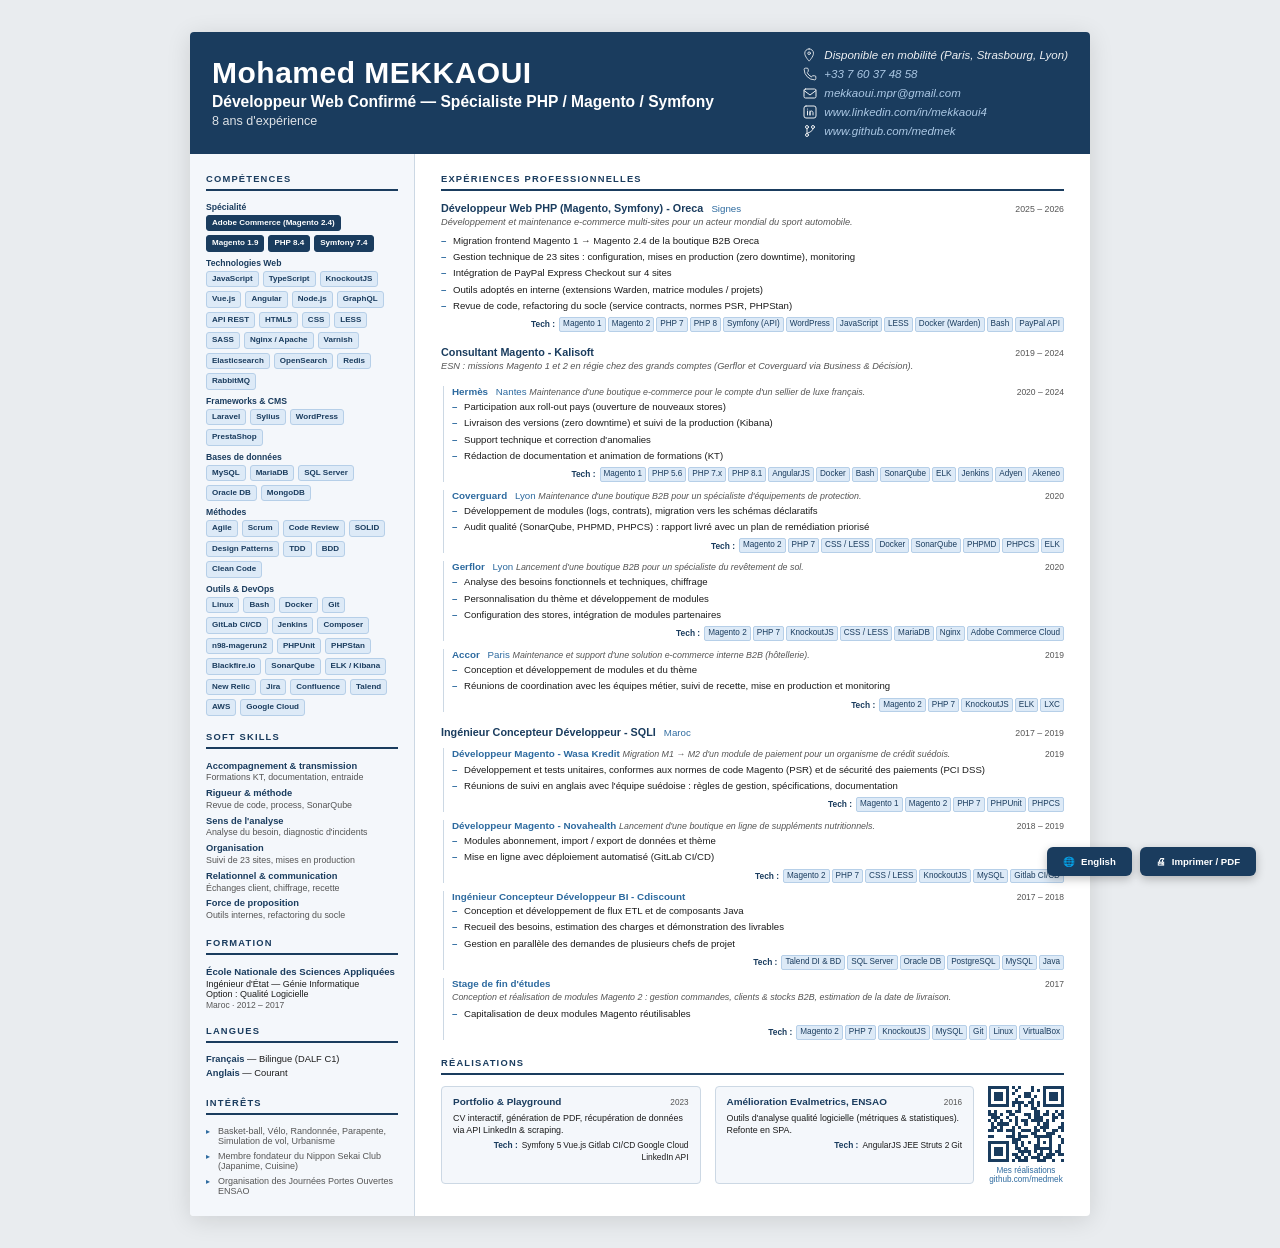
==== index.html @ aa8f6200 "Oreca: shorter refactoring bullet with PSR and PHPStan Co-Authored-By: Claude Opus 5.5 <noreply@anth" ====
<!DOCTYPE html>
<html lang="fr">
<head>
    <meta content="text/html; charset=UTF-8" http-equiv="content-type">
    <meta content="width=960" name="viewport">
    <title>Mohamed_Mekkaoui_CV_Dev_PHP</title>
    <link rel="stylesheet" href="cv.css">
    <script>
        (function () {
            var titles = {fr: 'Mohamed_Mekkaoui_CV_Dev_PHP', en: 'Mohamed_Mekkaoui_CV_PHP_Dev'};

            function setLang(lang) {
                document.documentElement.lang = lang;
                document.title = titles[lang];
                try {
                    var url = new URL(location.href);
                    if (lang === 'fr') url.searchParams.delete('lang'); else url.searchParams.set('lang', lang);
                    history.replaceState(null, '', url);
                } catch (e) {
                }
            }

            window.toggleLang = function () {
                setLang(document.documentElement.lang === 'fr' ? 'en' : 'fr');
            };
            setLang(new URLSearchParams(location.search).get('lang') === 'en' ? 'en' : 'fr');
        })();
    </script>
</head>
<body>
<svg style="display:none" xmlns="http://www.w3.org/2000/svg">
    <symbol fill="none" id="ico-location" stroke="currentColor" stroke-linecap="round" stroke-linejoin="round"
            stroke-width="1" viewBox="0 0 16 16">
        <path d="M7 1C4.24 1 2 3.24 2 6c0 3.75 5 9 5 9s5-5.25 5-9c0-2.76-2.24-5-5-5z"/>
        <circle cx="7" cy="6" r="1.5"/>
    </symbol>
    <symbol fill="none" id="ico-phone" stroke="currentColor" stroke-linecap="round" stroke-linejoin="round"
            stroke-width="1"
            viewBox="0 0 16 16">
        <path d="M9.221 11.045a0.667 0.667 0 0 0 0.809-.202l.237-.31A1.333 1.333 0 0 1 11.333 10h2a1.333 1.333 0 0 1 1.333 1.333v2a1.333 1.333 0 0 1-1.333 1.333A12 12 0 0 1 1.333 2.667 1.333 1.333 0 0 1 2.667 1.333h2A1.333 1.333 0 0 1 6 2.667v2a1.333 1.333 0 0 1-.533 1.067l-.312.234a0.667 0.667 0 0 0-.195.822 9.333 9.333 0 0 0 4.261 4.256"/>
    </symbol>
    <symbol fill="none" id="ico-mail" stroke="currentColor" stroke-linecap="round" stroke-linejoin="round"
            stroke-width="1"
            viewBox="0 0 14 14">
        <rect height="9" rx="1.5" width="12" x="1" y="3"/>
        <path d="M1 4.5l6 4.5 6-4.5"/>
    </symbol>
    <symbol fill="none" id="ico-linkedin" stroke="currentColor" stroke-linecap="round" stroke-linejoin="round"
            stroke-width="1" viewBox="0 0 14 14">
        <rect height="12" rx="2" width="12" x="1" y="1"/>
        <line x1="4.5" x2="4.5" y1="6" y2="10"/>
        <circle cx="4.5" cy="4" fill="currentColor" r="0.6" stroke="none"/>
        <path d="M7 10V7.5C7 6.67 7.67 6 8.5 6S10 6.67 10 7.5V10"/>
        <line x1="7" x2="7" y1="6" y2="10"/>
    </symbol>
    <symbol fill="none" id="ico-vcs" stroke="currentColor" stroke-linecap="round" stroke-linejoin="round"
            stroke-width="1"
            viewBox="0 0 14 14">
        <circle cx="4" cy="3" r="1.5"/>
        <circle cx="4" cy="11" r="1.5"/>
        <circle cx="10" cy="3" r="1.5"/>
        <path d="M4 4.5v5"/>
        <path d="M10 4.5C10 7 7 8 4 9.5"/>
    </symbol>
</svg>
<div class="toolbar">
    <button class="print-btn" onclick="toggleLang()">🌐 <span lang="fr">English</span><span lang="en">Français</span></button>
    <button class="print-btn" onclick="window.print()">🖨 <span lang="fr">Imprimer / PDF</span><span lang="en">Print / PDF</span></button>
</div>
<article class="page" itemscope itemtype="https://schema.org/Person">
    <header class="cv-header">
        <div class="cv-header__name">
            <h1 itemprop="name">Mohamed MEKKAOUI</h1>
            <p class="title">
                <span lang="fr" itemprop="jobTitle">Développeur Web Confirmé — Spécialiste PHP / Magento / Symfony</span>
                <span lang="en" itemprop="jobTitle">Senior Web Developer — PHP / Magento / Symfony Specialist</span>
            </p>
            <p class="subtitle"><span lang="fr">8 ans d'expérience</span><span lang="en">8 years of experience</span></p>
        </div>
        <address class="cv-header__contacts">
            <div class="contact-item">
                <svg aria-hidden="true" class="icon">
                    <use href="#ico-location"/>
                </svg>
                <span lang="fr" title="Disponible en mobilité sur ces villes">Disponible en mobilité (Paris, Strasbourg, Lyon)</span>
                <span lang="en" title="Open to relocation to these cities">Open to relocation (Paris, Strasbourg, Lyon)</span>
            </div>
            <div class="contact-item phone">
                <svg aria-hidden="true" class="icon">
                    <use href="#ico-phone"/>
                </svg>
                <a href="tel:0033760374858" itemprop="telephone">+33 7 60 37 48 58</a>
                <span itemprop="telephone">+33 7 60 37 48 58</span>
            </div>
            <div class="contact-item">
                <svg aria-hidden="true" class="icon">
                    <use href="#ico-mail"/>
                </svg>
                <a href="mailto:mekkaoui.mpr@gmail.com" itemprop="email" target="_blank">mekkaoui.mpr@gmail.com</a>
            </div>
            <div class="contact-item">
                <svg aria-hidden="true" class="icon">
                    <use href="#ico-linkedin"/>
                </svg>
                <a lang="fr" href="https://www.linkedin.com/in/mekkaoui4/" itemprop="url" rel="noopener" target="_tab">www.linkedin.com/in/mekkaoui4</a>
                <a lang="en" href="https://www.linkedin.com/in/mekkaoui4/?locale=en-US" rel="noopener" target="_tab">www.linkedin.com/in/mekkaoui4</a>
            </div>
            <div class="contact-item">
                <svg aria-hidden="true" class="icon">
                    <use href="#ico-vcs"/>
                </svg>
                <a href="https://github.com/medmek" itemprop="sameAs" rel="noopener" target="_blank">www.github.com/medmek</a>
            </div>
        </address>
    </header>
    <div class="cv-body">
        <aside class="sidebar">
            <section aria-labelledby="skills-title">
                <h2 class="section-title" id="skills-title"><span lang="fr">Compétences</span><span lang="en">Skills</span></h2>
                <div class="skills-block">
                    <div>
                        <p class="skill-category"><span lang="fr">Spécialité</span><span lang="en">Specialty</span></p>
                        <div class="tag-list">
                            <span class="tag primary">Adobe Commerce (Magento 2.4)</span>
                            <span class="tag primary">Magento 1.9</span>
                            <span class="tag primary">PHP 8.4</span>
                            <span class="tag primary">Symfony 7.4</span>
                        </div>
                    </div>
                    <div>
                        <p class="skill-category"><span lang="fr">Technologies Web</span><span lang="en">Web Technologies</span></p>
                        <div class="tag-list">
                            <span class="tag">JavaScript</span>
                            <span class="tag">TypeScript</span>
                            <span class="tag">KnockoutJS</span>
                            <span class="tag">Vue.js</span>
                            <span class="tag">Angular</span>
                            <span class="tag">Node.js</span>
                            <span class="tag">GraphQL</span>
                            <span class="tag"><span lang="fr">API REST</span><span lang="en">REST API</span></span>
                            <span class="tag">HTML5</span>
                            <span class="tag">CSS</span>
                            <span class="tag">LESS</span>
                            <span class="tag">SASS</span>
                            <span class="tag">Nginx / Apache</span>
                            <span class="tag">Varnish</span>
                            <span class="tag">Elasticsearch</span>
                            <span class="tag">OpenSearch</span>
                            <span class="tag">Redis</span>
                            <span class="tag">RabbitMQ</span>
                        </div>
                    </div>
                    <div>
                        <p class="skill-category">Frameworks &amp; CMS</p>
                        <div class="tag-list">
                            <span class="tag">Laravel</span>
                            <span class="tag">Sylius</span>
                            <span class="tag">WordPress</span>
                            <span class="tag">PrestaShop</span>
                        </div>
                    </div>
                    <div>
                        <p class="skill-category"><span lang="fr">Bases de données</span><span lang="en">Databases</span></p>
                        <div class="tag-list">
                            <span class="tag">MySQL</span>
                            <span class="tag">MariaDB</span>
                            <span class="tag">SQL Server</span>
                            <span class="tag">Oracle DB</span>
                            <span class="tag">MongoDB</span>
                        </div>
                    </div>
                    <div>
                        <p class="skill-category"><span lang="fr">Méthodes</span><span lang="en">Methods</span></p>
                        <div class="tag-list">
                            <span class="tag">Agile</span>
                            <span class="tag">Scrum</span>
                            <span class="tag">Code Review</span>
                            <span class="tag">SOLID</span>
                            <span class="tag">Design Patterns</span>
                            <span class="tag">TDD</span>
                            <span class="tag">BDD</span>
                            <span class="tag">Clean Code</span>
                        </div>
                    </div>
                    <div>
                        <p class="skill-category"><span lang="fr">Outils &amp; DevOps</span><span lang="en">Tools &amp; DevOps</span></p>
                        <div class="tag-list">
                            <span class="tag">Linux</span>
                            <span class="tag">Bash</span>
                            <span class="tag">Docker</span>
                            <span class="tag">Git</span>
                            <span class="tag">GitLab CI/CD</span>
                            <span class="tag">Jenkins</span>
                            <span class="tag">Composer</span>
                            <span class="tag">n98-magerun2</span>
                            <span class="tag">PHPUnit</span>
                            <span class="tag">PHPStan</span>
                            <span class="tag">Blackfire.io</span>
                            <span class="tag">SonarQube</span>
                            <span class="tag">ELK / Kibana</span>
                            <span class="tag">New Relic</span>
                            <span class="tag">Jira</span>
                            <span class="tag">Confluence</span>
                            <span class="tag">Talend</span>
                            <span class="tag">AWS</span>
                            <span class="tag">Google Cloud</span>
                        </div>
                    </div>
                </div>
            </section>
            <section aria-labelledby="soft-title">
                <h2 class="section-title" id="soft-title">Soft skills</h2>
                <ul class="soft-list" lang="fr">
                    <li><strong>Accompagnement &amp; transmission</strong>Formations KT, documentation, entraide</li>
                    <li><strong>Rigueur &amp; méthode</strong>Revue de code, process, SonarQube</li>
                    <li><strong>Sens de l'analyse</strong>Analyse du besoin, diagnostic d'incidents</li>
                    <li><strong>Organisation</strong>Suivi de 23 sites, mises en production</li>
                    <li><strong>Relationnel &amp; communication</strong>Échanges client, chiffrage, recette</li>
                    <li><strong>Force de proposition</strong>Outils internes, refactoring du socle</li>
                </ul>
                <ul class="soft-list" lang="en">
                    <li><strong>Mentoring &amp; knowledge sharing</strong>KT sessions, documentation, peer support</li>
                    <li><strong>Rigor &amp; method</strong>Code review, processes, SonarQube</li>
                    <li><strong>Analytical mindset</strong>Requirements analysis, incident diagnosis</li>
                    <li><strong>Organization</strong>Managing 23 sites, production releases</li>
                    <li><strong>Communication</strong>Client relations, estimates, acceptance testing</li>
                    <li><strong>Proactive</strong>Internal tooling, core refactoring</li>
                </ul>
            </section>
            <section aria-labelledby="edu-title">
                <h2 class="section-title" id="edu-title"><span lang="fr">Formation</span><span lang="en">Education</span></h2>
                <p class="edu-school"><span lang="fr">École Nationale des Sciences Appliquées</span><span lang="en">National School of Applied Sciences</span></p>
                <p class="edu-degree" lang="fr">Ingénieur d'État — Génie Informatique<br>Option : Qualité Logicielle</p>
                <p class="edu-degree" lang="en">State Engineering Degree — Computer Science<br>Major: Software Quality</p>
                <p class="edu-location"><span lang="fr">Maroc</span><span lang="en">Morocco</span> · 2012 – 2017</p>
            </section>
            <section aria-labelledby="lang-title">
                <h2 class="section-title" id="lang-title"><span lang="fr">Langues</span><span lang="en">Languages</span></h2>
                <p class="lang-item" lang="fr"><strong>Français</strong> — Bilingue (DALF C1)</p>
                <p class="lang-item" lang="fr"><strong>Anglais</strong> — Courant</p>
                <p class="lang-item" lang="en"><strong>French</strong> — Bilingual (DALF C1)</p>
                <p class="lang-item" lang="en"><strong>English</strong> — Fluent</p>
            </section>
            <section aria-labelledby="interests-title">
                <h2 class="section-title" id="interests-title"><span lang="fr">Intérêts</span><span lang="en">Interests</span></h2>
                <ul class="interests-list" lang="fr">
                    <li>Basket-ball, Vélo, Randonnée, Parapente, Simulation de vol, Urbanisme</li>
                    <li>Membre fondateur du Nippon Sekai Club (Japanime, Cuisine)</li>
                    <li>Organisation des Journées Portes Ouvertes ENSAO</li>
                </ul>
                <ul class="interests-list" lang="en">
                    <li>Basketball, Cycling, Hiking, Paragliding, Flight simulation, Urban planning</li>
                    <li>Founding member of Nippon Sekai Club (Japanese animation, Cooking)</li>
                    <li>Open Days organizer at ENSAO</li>
                </ul>
            </section>
        </aside>
        <div class="main">
            <section aria-labelledby="exp-title" class="exp-section">
                <h2 class="section-title" id="exp-title"><span lang="fr">Expériences Professionnelles</span><span lang="en">Professional Experience</span></h2>
                <div class="entry">
                    <div class="entry__header">
              <span class="entry__title">
                <span lang="fr">Développeur Web PHP (Magento, Symfony) - Oreca</span><span lang="en">PHP Web Developer (Magento, Symfony) - Oreca</span> <span class="loc">Signes</span>
              </span>
                        <span class="entry__date"><span lang="fr" title="Durée : 1 an 5 mois">2025 – 2026</span><span lang="en" title="Duration: 1 year 5 months">2025 – 2026</span></span>
                    </div>
                    <p class="entry__desc" lang="fr">Développement et maintenance e-commerce multi-sites pour un acteur mondial du
                        sport automobile.</p>
                    <p class="entry__desc" lang="en">Multi-site e-commerce development and maintenance for a global motorsport
                        leader.</p>
                    <ul class="exp-bullets" lang="fr">
                        <li>Migration frontend Magento 1 → Magento 2.4 de la boutique B2B Oreca</li>
                        <li>Gestion technique de 23 sites : configuration, mises en production (zero downtime), monitoring</li>
                        <li>Intégration de PayPal Express Checkout sur 4 sites</li>
                        <li>Outils adoptés en interne (extensions Warden, matrice modules / projets)</li>
                        <li>Revue de code, refactoring du socle (service contracts, normes PSR, PHPStan)</li>
                    </ul>
                    <ul class="exp-bullets" lang="en">
                        <li>Magento 1 → Magento 2.4 frontend migration of the Oreca B2B store</li>
                        <li>Technical management of 23 sites: configuration, zero-downtime releases, monitoring</li>
                        <li>PayPal Express Checkout integration on 4 sites</li>
                        <li>Internal tools adopted by the team (Warden extensions, modules / projects matrix)</li>
                        <li>Code review, core refactoring (service contracts, PSR standards, PHPStan)</li>
                    </ul>
                    <p class="tech-line">
                        <span class="tech-label">Tech</span>
                        <span class="tag tag--inline">Magento 1</span>
                        <span class="tag tag--inline">Magento 2</span>
                        <span class="tag tag--inline">PHP 7</span>
                        <span class="tag tag--inline">PHP 8</span>
                        <span class="tag tag--inline">Symfony (API)</span>
                        <span class="tag tag--inline">WordPress</span>
                        <span class="tag tag--inline">JavaScript</span>
                        <span class="tag tag--inline">LESS</span>
                        <span class="tag tag--inline">Docker (Warden)</span>
                        <span class="tag tag--inline">Bash</span>
                        <span class="tag tag--inline">PayPal API</span>
                    </p>
                </div>
                <div class="entry">
                    <div class="entry__header">
              <span class="entry__title">
                <span lang="fr">Consultant Magento - Kalisoft</span><span lang="en">Magento Consultant - Kalisoft</span>
              </span>
                        <span class="entry__date"><span lang="fr" title="Durée : 5 ans (sept. 2019 – oct. 2024)">2019 – 2024</span><span lang="en" title="Duration: 5 years (Sep. 2019 – Oct. 2024)">2019 – 2024</span></span>
                    </div>
                    <p class="entry__desc" lang="fr">ESN : missions Magento 1 et 2 en régie chez des grands comptes (Gerflor et Coverguard via Business &amp; Décision).</p>
                    <p class="entry__desc" lang="en">IT consulting firm: on-site Magento 1 &amp; 2 assignments for major accounts (Gerflor and Coverguard via Business &amp; Décision).</p>
                    <div class="entry entry--sub">
                        <div class="entry__header">
                <span class="entry__title">
                  Hermès <span class="loc">Nantes</span> <span class="entry__desc" lang="fr">Maintenance d'une boutique e-commerce pour le compte d'un sellier de luxe français.</span><span class="entry__desc" lang="en">E-commerce store maintenance for a French luxury leather house.</span>
                </span>
                            <span class="entry__date"><span lang="fr" title="Durée : 4 ans 1 mois">2020 – 2024</span><span lang="en" title="Duration: 4 years 1 month">2020 – 2024</span></span>
                        </div>
                        <ul class="exp-bullets" lang="fr">
                            <li>Participation aux roll-out pays (ouverture de nouveaux stores)</li>
                            <li>Livraison des versions (zero downtime) et suivi de la production (Kibana)</li>
                            <li>Support technique et correction d'anomalies</li>
                            <li>Rédaction de documentation et animation de formations (KT)</li>
                        </ul>
                        <ul class="exp-bullets" lang="en">
                            <li>Country roll-outs (new store openings)</li>
                            <li>Zero-downtime release delivery and production monitoring (Kibana)</li>
                            <li>Technical support and bug fixing</li>
                            <li>Documentation writing and knowledge transfer (KT) sessions</li>
                        </ul>
                        <p class="tech-line">
                            <span class="tech-label">Tech</span>
                            <span class="tag tag--inline">Magento 1</span>
                            <span class="tag tag--inline">PHP 5.6</span>
                            <span class="tag tag--inline">PHP 7.x</span>
                            <span class="tag tag--inline">PHP 8.1</span>
                            <span class="tag tag--inline">AngularJS</span>
                            <span class="tag tag--inline">Docker</span>
                            <span class="tag tag--inline">Bash</span>
                            <span class="tag tag--inline">SonarQube</span>
                            <span class="tag tag--inline">ELK</span>
                            <span class="tag tag--inline">Jenkins</span>
                            <span class="tag tag--inline">Adyen</span>
                            <span class="tag tag--inline">Akeneo</span>
                        </p>
                    </div>
                    <div class="entry entry--sub">
                        <div class="entry__header">
                <span class="entry__title">
                  Coverguard <span class="loc">Lyon</span> <span class="entry__desc" lang="fr">Maintenance d'une boutique B2B pour un spécialiste d'équipements de protection.</span><span class="entry__desc" lang="en">B2B store maintenance for a protective equipment specialist.</span>
                </span>
                            <span class="entry__date"><span lang="fr" title="Durée : 3 mois">2020</span><span lang="en" title="Duration: 3 months">2020</span></span>
                        </div>
                        <ul class="exp-bullets" lang="fr">
                            <li>Développement de modules (logs, contrats), migration vers les schémas déclaratifs</li>
                            <li>Audit qualité (SonarQube, PHPMD, PHPCS) : rapport livré avec un plan de remédiation priorisé</li>
                        </ul>
                        <ul class="exp-bullets" lang="en">
                            <li>Module development (logs, contracts), migration to declarative schema</li>
                            <li>Quality audit (SonarQube, PHPMD, PHPCS): report delivered with a prioritized remediation plan</li>
                        </ul>
                        <p class="tech-line">
                            <span class="tech-label">Tech</span>
                            <span class="tag tag--inline">Magento 2</span>
                            <span class="tag tag--inline">PHP 7</span>
                            <span class="tag tag--inline">CSS / LESS</span>
                            <span class="tag tag--inline">Docker</span>
                            <span class="tag tag--inline">SonarQube</span>
                            <span class="tag tag--inline">PHPMD</span>
                            <span class="tag tag--inline">PHPCS</span>
                            <span class="tag tag--inline">ELK</span>
                        </p>
                    </div>
                    <div class="entry entry--sub">
                        <div class="entry__header">
                <span class="entry__title">
                  Gerflor <span class="loc">Lyon</span> <span class="entry__desc" lang="fr">Lancement d'une boutique B2B pour un spécialiste du revêtement de sol.</span><span class="entry__desc" lang="en">B2B store launch for a flooring specialist.</span>
                </span>
                            <span class="entry__date"><span lang="fr" title="Durée : 6 mois">2020</span><span lang="en" title="Duration: 6 months">2020</span></span>
                        </div>
                        <ul class="exp-bullets" lang="fr">
                            <li>Analyse des besoins fonctionnels et techniques, chiffrage</li>
                            <li>Personnalisation du thème et développement de modules</li>
                            <li>Configuration des stores, intégration de modules partenaires</li>
                        </ul>
                        <ul class="exp-bullets" lang="en">
                            <li>Functional and technical requirements analysis, estimates</li>
                            <li>Theme customization and module development</li>
                            <li>Store configuration, partner module integration</li>
                        </ul>
                        <p class="tech-line">
                            <span class="tech-label">Tech</span>
                            <span class="tag tag--inline">Magento 2</span>
                            <span class="tag tag--inline">PHP 7</span>
                            <span class="tag tag--inline">KnockoutJS</span>
                            <span class="tag tag--inline">CSS / LESS</span>
                            <span class="tag tag--inline">MariaDB</span>
                            <span class="tag tag--inline">Nginx</span>
                            <span class="tag tag--inline">Adobe Commerce Cloud</span>
                        </p>
                    </div>
                    <div class="entry entry--sub">
                        <div class="entry__header">
                <span class="entry__title">
                  Accor <span class="loc">Paris</span> <span class="entry__desc" lang="fr">Maintenance et support d'une solution e-commerce interne B2B (hôtellerie).</span><span class="entry__desc" lang="en">Maintenance and support of an internal B2B e-commerce solution (hospitality).</span>
                </span>
                            <span class="entry__date"><span lang="fr" title="Durée : 4 mois">2019</span><span lang="en" title="Duration: 4 months">2019</span></span>
                        </div>
                        <ul class="exp-bullets" lang="fr">
                            <li>Conception et développement de modules et du thème</li>
                            <li>Réunions de coordination avec les équipes métier, suivi de recette, mise en production et monitoring</li>
                        </ul>
                        <ul class="exp-bullets" lang="en">
                            <li>Design and development of modules and theme</li>
                            <li>Coordination meetings with business teams, acceptance testing, production release and monitoring</li>
                        </ul>
                        <p class="tech-line">
                            <span class="tech-label">Tech</span>
                            <span class="tag tag--inline">Magento 2</span>
                            <span class="tag tag--inline">PHP 7</span>
                            <span class="tag tag--inline">KnockoutJS</span>
                            <span class="tag tag--inline">ELK</span>
                            <span class="tag tag--inline">LXC</span>
                        </p>
                    </div>
                </div>
                <div class="entry">
                    <div class="entry__header">
              <span class="entry__title">
                <span lang="fr">Ingénieur Concepteur Développeur - SQLI</span><span lang="en">Software Design Engineer - SQLI</span> <span class="loc"><span lang="fr">Maroc</span><span lang="en">Morocco</span></span>
              </span>
                        <span class="entry__date"><span lang="fr" title="Durée : 2 ans 6 mois (dont stage)">2017 – 2019</span><span lang="en" title="Duration: 2 years 6 months (incl. internship)">2017 – 2019</span></span>
                    </div>
                    <div class="entry entry--sub">
                        <div class="entry__header">
                            <span class="entry__title"><span lang="fr">Développeur Magento - Wasa Kredit</span><span lang="en">Magento Developer - Wasa Kredit</span> <span class="entry__desc" lang="fr">Migration M1 → M2 d'un module de paiement pour un organisme de crédit suédois.</span><span class="entry__desc" lang="en">M1 → M2 payment module migration for a Swedish credit provider.</span></span>
                            <span class="entry__date"><span lang="fr" title="Durée : ~1 mois">2019</span><span lang="en" title="Duration: ~1 month">2019</span></span>
                        </div>
                        <ul class="exp-bullets" lang="fr">
                            <li>Développement et tests unitaires, conformes aux normes de code Magento (PSR) et de sécurité des paiements (PCI DSS)</li>
                            <li>Réunions de suivi en anglais avec l'équipe suédoise : règles de gestion, spécifications, documentation</li>
                        </ul>
                        <ul class="exp-bullets" lang="en">
                            <li>Development and unit tests, compliant with Magento coding standards (PSR) and payment security rules (PCI DSS)</li>
                            <li>Follow-up meetings in English with the Swedish team: business rules, technical specs, documentation</li>
                        </ul>
                        <p class="tech-line">
                            <span class="tech-label">Tech</span>
                            <span class="tag tag--inline">Magento 1</span>
                            <span class="tag tag--inline">Magento 2</span>
                            <span class="tag tag--inline">PHP 7</span>
                            <span class="tag tag--inline">PHPUnit</span>
                            <span class="tag tag--inline">PHPCS</span>
                        </p>
                    </div>
                    <div class="entry entry--sub">
                        <div class="entry__header">
                            <span class="entry__title"><span lang="fr">Développeur Magento - Novahealth</span><span lang="en">Magento Developer - Novahealth</span> <span class="entry__desc" lang="fr">Lancement d'une boutique en ligne de suppléments nutritionnels.</span><span class="entry__desc" lang="en">Online store launch for a nutritional supplements specialist.</span></span>
                            <span class="entry__date"><span lang="fr" title="Durée : 1 an 1 mois">2018 – 2019</span><span lang="en" title="Duration: 1 year 1 month">2018 – 2019</span></span>
                        </div>
                        <ul class="exp-bullets" lang="fr">
                            <li>Modules abonnement, import / export de données et thème</li>
                            <li>Mise en ligne avec déploiement automatisé (GitLab CI/CD)</li>
                        </ul>
                        <ul class="exp-bullets" lang="en">
                            <li>Subscription and data import / export modules, theme</li>
                            <li>Go-live with automated deployment (GitLab CI/CD)</li>
                        </ul>
                        <p class="tech-line">
                            <span class="tech-label">Tech</span>
                            <span class="tag tag--inline">Magento 2</span>
                            <span class="tag tag--inline">PHP 7</span>
                            <span class="tag tag--inline">CSS / LESS</span>
                            <span class="tag tag--inline">KnockoutJS</span>
                            <span class="tag tag--inline">MySQL</span>
                            <span class="tag tag--inline">Gitlab CI/CD</span>
                        </p>
                    </div>
                    <div class="entry entry--sub">
                        <div class="entry__header">
                            <span class="entry__title"><span lang="fr">Ingénieur Concepteur Développeur BI - Cdiscount</span><span lang="en">BI Design &amp; Development Engineer - Cdiscount</span></span>
                            <span class="entry__date"><span lang="fr" title="Durée : 11 mois">2017 – 2018</span><span lang="en" title="Duration: 11 months">2017 – 2018</span></span>
                        </div>
                        <ul class="exp-bullets" lang="fr">
                            <li>Conception et développement de flux ETL et de composants Java</li>
                            <li>Recueil des besoins, estimation des charges et démonstration des livrables</li>
                            <li>Gestion en parallèle des demandes de plusieurs chefs de projet</li>
                        </ul>
                        <ul class="exp-bullets" lang="en">
                            <li>Design and development of ETL flows and Java components</li>
                            <li>Requirements gathering, workload estimation and deliverable demos</li>
                            <li>Handling requests from several project managers in parallel</li>
                        </ul>
                        <p class="tech-line">
                            <span class="tech-label">Tech</span>
                            <span class="tag tag--inline">Talend DI &amp; BD</span>
                            <span class="tag tag--inline">SQL Server</span>
                            <span class="tag tag--inline">Oracle DB</span>
                            <span class="tag tag--inline">PostgreSQL</span>
                            <span class="tag tag--inline">MySQL</span>
                            <span class="tag tag--inline">Java</span>
                        </p>
                    </div>
                    <div class="entry entry--sub">
                        <div class="entry__header">
                            <span class="entry__title"><span lang="fr">Stage de fin d'études</span><span lang="en">Final-year internship</span></span>
                            <span class="entry__date"><span lang="fr" title="Durée : 7 mois">2017</span><span lang="en" title="Duration: 7 months">2017</span></span>
                        </div>
                        <p class="entry__desc" lang="fr">Conception et réalisation de modules
                            Magento 2 : gestion commandes, clients &amp; stocks B2B, estimation de
                            la date de livraison.</p>
                        <p class="entry__desc" lang="en">Design and development of Magento 2 modules: B2B order, customer
                            &amp; stock management, delivery date estimation.</p>
                        <ul class="exp-bullets">
                            <li lang="fr">Capitalisation de deux modules Magento réutilisables</li>
                            <li lang="en">Delivered two reusable Magento modules</li>
                        </ul>
                        <p class="tech-line">
                            <span class="tech-label">Tech</span>
                            <span class="tag tag--inline">Magento 2</span>
                            <span class="tag tag--inline">PHP 7</span>
                            <span class="tag tag--inline">KnockoutJS</span>
                            <span class="tag tag--inline">MySQL</span>
                            <span class="tag tag--inline">Git</span>
                            <span class="tag tag--inline">Linux</span>
                            <span class="tag tag--inline">VirtualBox</span>
                        </p>
                    </div>
                </div>
            </section>
            <section aria-labelledby="projects-title">
                <h2 class="section-title" id="projects-title"><span lang="fr">Réalisations</span><span lang="en">Projects</span></h2>
                <div class="projects-grid">
                    <div class="project-entry">
                        <div class="entry__header">
                            <span class="entry__title project-title">Portfolio &amp; Playground</span>
                            <span class="entry__date project-year"><span lang="fr" title="~3 mois">2023</span><span lang="en" title="~3 months">2023</span></span>
                        </div>
                        <p class="project-desc" lang="fr">CV interactif, génération de PDF, récupération de données via API
                            LinkedIn &amp; scraping.</p>
                        <p class="project-desc" lang="en">Interactive CV, PDF generation, data retrieval via LinkedIn API
                            &amp; scraping.</p>
                        <p class="tech-line">
                            <span class="tech-label">Tech</span>
                            <span>Symfony 5</span>
                            <span>Vue.js</span>
                            <span>Gitlab CI/CD</span>
                            <span>Google Cloud</span>
                            <span>LinkedIn API</span>
                        </p>
                    </div>
                    <div class="project-entry">
                        <div class="entry__header">
                            <span class="entry__title project-title"><span lang="fr">Amélioration Evalmetrics, ENSAO</span><span lang="en">Evalmetrics improvement, ENSAO</span></span>
                            <span class="entry__date project-year"><span lang="fr" title="~6 mois">2016</span><span lang="en" title="~6 months">2016</span></span>
                        </div>
                        <p class="project-desc" lang="fr">Outils d'analyse qualité logicielle (métriques &amp; statistiques).
                            Refonte en SPA.</p>
                        <p class="project-desc" lang="en">Software quality analysis tools (metrics &amp; statistics).
                            Rebuilt as an SPA.</p>
                        <p class="tech-line">
                            <span class="tech-label">Tech</span>
                            <span>AngularJS</span>
                            <span title="Java Entreprise Edition">JEE</span>
                            <span>Struts 2</span>
                            <span>Git</span>
                        </p>
                    </div>
                    <a class="qr-entry" href="https://github.com/medmek" rel="noopener" target="_blank">
                        <svg class="qr" role="img" aria-label="QR code: github.com/medmek" xmlns="http://www.w3.org/2000/svg" viewBox="0 0 25 25"><path stroke="#1a3c5e" d="M0 0.5h7m1 0h1m1 0h1m3 0h1m3 0h7m-25 1h1m5 0h1m2 0h1m4 0h1m1 0h1m1 0h1m5 0h1m-25 1h1m1 0h3m1 0h1m1 0h1m3 0h2m4 0h1m1 0h3m1 0h1m-25 1h1m1 0h3m1 0h1m3 0h1m1 0h2m1 0h1m2 0h1m1 0h3m1 0h1m-25 1h1m1 0h3m1 0h1m2 0h1m4 0h1m3 0h1m1 0h3m1 0h1m-25 1h1m5 0h1m1 0h4m1 0h2m1 0h1m1 0h1m5 0h1m-25 1h7m1 0h1m1 0h1m1 0h1m1 0h1m1 0h1m1 0h7m-15 1h1m3 0h2m-16 1h1m1 0h1m3 0h2m1 0h2m4 0h2m2 0h1m2 0h1m1 0h1m-25 1h3m1 0h1m2 0h2m3 0h2m1 0h2m1 0h2m1 0h1m1 0h2m-24 1h3m2 0h1m2 0h1m3 0h1m1 0h3m3 0h2m1 0h1m-25 1h1m1 0h1m1 0h1m2 0h1m1 0h1m1 0h2m1 0h4m1 0h1m1 0h1m-21 1h1m1 0h4m2 0h1m2 0h1m3 0h1m1 0h2m4 0h1m-24 1h2m1 0h1m3 0h1m1 0h1m4 0h1m1 0h3m3 0h2m-25 1h2m1 0h2m1 0h3m2 0h3m1 0h2m1 0h1m2 0h2m1 0h1m-17 1h1m1 0h1m3 0h2m3 0h3m-22 1h2m4 0h3m1 0h3m2 0h6m2 0h1m-16 1h3m5 0h1m3 0h1m3 0h1m-25 1h7m1 0h2m1 0h1m1 0h1m2 0h1m1 0h1m1 0h1m3 0h1m-25 1h1m5 0h1m2 0h1m1 0h1m3 0h2m3 0h1m2 0h1m-24 1h1m1 0h3m1 0h1m2 0h2m1 0h1m2 0h6m2 0h1m-24 1h1m1 0h3m1 0h1m3 0h4m1 0h1m1 0h1m2 0h1m1 0h2m-24 1h1m1 0h3m1 0h1m1 0h2m1 0h1m1 0h1m2 0h2m1 0h3m1 0h2m-25 1h1m5 0h1m2 0h2m1 0h1m1 0h3m1 0h3m-21 1h7m1 0h1m1 0h3m3 0h3m2 0h1m2 0h1"/></svg>
                        <span><span lang="fr">Mes réalisations</span><span lang="en">My projects</span><br>github.com/medmek</span>
                    </a>
                </div>
            </section>
        </div>
    </div>
</article>
</body>
</html>
---- cv.css ----
*, *::before, *::after {
    box-sizing: border-box;
    margin: 0;
    padding: 0;
}

:root {
    --accent: #1a3c5e;
    --accent-mid: #2d6a9f;
    --text: #1c1c1c;
    --muted: #555;
    --rule: #ccd8e4;
    --sidebar-bg: #f4f7fb;
    --tag-bg: #ddeaf7;
    --tag-color: #1a3c5e;
    --font: 'Segoe UI', Arial, Helvetica, sans-serif;
    --sidebar-w: 225px;
}

html {
    font-size: 12px;
    color: var(--text);
    font-family: var(--font);
    -webkit-text-size-adjust: 100%;
    text-size-adjust: 100%;
}

body {
    background: #e9ecef;
    display: flex;
    justify-content: center;
    padding: 32px 16px;
}

a {
    color: var(--accent-mid);
    text-decoration: none;
}

a:hover {
    text-decoration: underline;
}

.page {
    background: #fff;
    width: 900px;
    max-width: 100%;
    box-shadow: 0 4px 24px rgba(0, 0, 0, .12);
    border-radius: 4px;
    overflow: hidden;
}

.cv-header {
    background: var(--accent);
    color: #fff;
    display: flex;
    align-items: center;
    justify-content: space-between;
    padding: 16px 22px;
    gap: 20px;
}

.cv-header__name h1 {
    font-size: 2.5rem;
    font-weight: 800;
    letter-spacing: .5px;
    line-height: 1;
}

.cv-header__name p.title {
    font-size: 1.3rem;
    font-weight: 600;
    margin-top: 5px;
}

.cv-header__name p.subtitle {
    font-size: 1.05rem;
    opacity: .85;
    margin-top: 3px;
}

.cv-header__contacts {
    display: flex;
    flex-direction: column;
    gap: 5px;
    font-size: .96rem;
    opacity: .92;
    white-space: nowrap;
}

.cv-header__contacts a {
    color: #b8d4f0;
}

.cv-header__contacts a:hover {
    color: #fff;
}

.contact-item {
    display: flex;
    align-items: center;
    gap: 7px;
}

.contact-item .icon {
    width: 14px;
    height: 14px;
    flex-shrink: 0;
}

.contact-item.phone span {
    display: none;
}

.cv-body {
    display: grid;
    grid-template-columns: var(--sidebar-w) 1fr;
    min-height: calc(297mm - 123px);
}

.sidebar {
    background: var(--sidebar-bg);
    padding: 20px 16px;
    border-right: 1px solid var(--rule);
    display: flex;
    flex-direction: column;
    gap: 16px;
}

.main {
    padding: 20px 26px;
    display: flex;
    flex-direction: column;
    gap: 18px;
}

.section-title {
    font-size: .78rem;
    font-weight: 700;
    letter-spacing: 1.2px;
    text-transform: uppercase;
    color: var(--accent);
    padding-bottom: 5px;
    border-bottom: 2px solid var(--accent);
    margin-bottom: 11px;
}

.skills-block {
    display: flex;
    flex-direction: column;
    gap: 6px;
}

.skill-category {
    font-size: .72rem;
    font-weight: 700;
    color: var(--accent);
    margin-bottom: 3px;
}

.tag-list {
    display: flex;
    flex-wrap: wrap;
    gap: 4px;
}

.tag {
    display: inline-block;
    background: var(--tag-bg);
    color: var(--tag-color);
    font-size: .67rem;
    font-weight: 600;
    padding: 2px 5px;
    border-radius: 3px;
    border: 1px solid #b6cfe8;
    line-height: 1.3;
}

.tag.primary {
    background: var(--accent);
    color: #fff;
    border-color: var(--accent);
}

.tag--inline {
    font-size: .68rem;
    font-weight: 500;
    padding: 1px 3px;
    border-radius: 2px;
    vertical-align: baseline;
}

.edu-school {
    font-size: .80rem;
    font-weight: 700;
    color: var(--accent);
}

.edu-degree {
    font-size: .75rem;
    margin: 2px 0 1px;
}

.edu-location {
    font-size: .71rem;
    color: var(--muted);
}

.lang-item {
    font-size: .78rem;
    margin-bottom: 4px;
}

.lang-item strong {
    color: var(--accent);
}

.soft-list {
    list-style: none;
    display: flex;
    flex-direction: column;
    gap: 3px;
}

.soft-list li {
    font-size: .74rem;
    line-height: 1.35;
    color: var(--muted);
}

.soft-list strong {
    display: block;
    font-size: .78rem;
    color: var(--accent);
}

.qr-entry {
    display: flex;
    flex-direction: column;
    align-items: center;
    justify-content: center;
    gap: 4px;
    text-align: center;
    font-size: .68rem;
}

.qr {
    width: 76px;
    height: 76px;
    shape-rendering: crispEdges;
}

.interests-list {
    list-style: none;
    display: flex;
    flex-direction: column;
    gap: 5px;
}

.interests-list li {
    font-size: .75rem;
    color: var(--muted);
    padding-left: 12px;
    position: relative;
}

.interests-list li::before {
    content: '▸';
    position: absolute;
    left: 0;
    color: var(--accent-mid);
    font-size: .67rem;
    top: 1px;
}

.entry {
    display: flex;
    flex-direction: column;
}

.entry--sub {
    margin-left: 2px;
    margin-top: 8px;
    padding-left: 8px;
    border-left: 1px solid var(--rule);
}

.exp-section > .entry {
    margin-bottom: 14px;
}

.exp-section > .entry:last-child {
    margin-bottom: 0;
}

.entry__header {
    display: flex;
    align-items: baseline;
    justify-content: space-between;
    gap: 8px;
    flex-wrap: wrap;
    margin-bottom: 2px;
}

.entry__title {
    font-size: .90rem;
    font-weight: 700;
    color: var(--accent);
}

.entry__title .loc {
    color: var(--accent-mid);
    font-weight: 500;
    font-size: .81rem;
    margin-left: 5px;
}

.entry--sub .entry__title {
    font-size: .82rem;
    color: var(--accent-mid);
}

.entry__date {
    margin-left: auto;
    font-size: .73rem;
    color: var(--muted);
    white-space: nowrap;
}

.entry--sub .entry__date {
    font-size: .71rem;
}

.entry__desc {
    font-size: .77rem;
    color: var(--muted);
    font-style: italic;
    margin-bottom: 5px;
    line-height: 1.4;
}

.entry--sub .entry__desc {
    font-size: .74rem;
    margin-bottom: 4px;
    font-weight: 500;
}

.exp-bullets {
    list-style: none;
    padding: 0;
    margin-bottom: 5px;
    display: flex;
    flex-direction: column;
    gap: 3px;
}

.exp-bullets li {
    font-size: .80rem;
    color: var(--text);
    padding-left: 12px;
    position: relative;
    line-height: 1.38;
}

.exp-bullets li::before {
    content: '–';
    position: absolute;
    left: 0;
    color: var(--accent-mid);
    font-weight: 700;
}

.tech-line {
    font-size: .70rem;
    text-align: right;
    display: flex;
    flex-wrap: wrap;
    justify-content: flex-end;
    align-items: center;
    gap: 2px;
}

.tech-line .tech-label {
    font-weight: 700;
    color: var(--accent);
    margin-right: 2px;
}

[title] {
    cursor: help;
}

.projects-grid {
    display: grid;
    grid-template-columns: 1fr 1fr auto;
    gap: 10px 14px;
}

.project-entry {
    display: flex;
    flex-direction: column;
    background: var(--sidebar-bg);
    border: 1px solid var(--rule);
    border-radius: 4px;
    padding: 9px 11px;
}

.project-title {
    font-size: .83rem;
    font-weight: 700;
    color: var(--accent);
}

.project-year {
    font-size: .68rem;
    color: var(--muted);
    margin-left: 4px;
}

.project-desc {
    font-size: .74rem;
    margin: 3px 0 4px;
    line-height: 1.38;
}

/* i18n: FR is the default; ?lang=en or the toggle switches <html lang> */
:root[lang="fr"] [lang="en"],
:root[lang="en"] [lang="fr"] {
    display: none !important;
}

:root[lang="fr"] .tech-label::after {
    content: ' :';
}

:root[lang="en"] .tech-label::after {
    content: ':';
}

.toolbar {
    position: fixed;
    bottom: 24px;
    right: 24px;
    z-index: 100;
    display: flex;
    gap: 8px;
}

.print-btn {
    background: var(--accent);
    color: #fff;
    border: none;
    border-radius: 6px;
    padding: 9px 16px;
    font-size: .8rem;
    font-weight: 600;
    cursor: pointer;
    box-shadow: 0 3px 10px rgba(0, 0, 0, .25);
    display: flex;
    align-items: center;
    gap: 6px;
    font-family: var(--font);
    transition: background .15s;
}

.print-btn:hover {
    background: var(--accent-mid);
}

@page {
    size: A4 portrait;
    margin: 0;
}

@media print {
    html {
        font-size: 11px;
    }

    body {
        background: #fff;
        padding: 0;
        display: block;
        width: 100%;
    }

    .page {
        box-shadow: none;
        border-radius: 0;
        width: 100%;
        max-width: 100%;
    }

    .cv-header, .sidebar, .tag, .tag.primary, .project-entry, .qr {
        -webkit-print-color-adjust: exact;
        print-color-adjust: exact;
    }

    a {
        text-decoration: underline;
    }

    .contact-item.phone span {
        display: block;
    }

    .contact-item.phone a {
        display: none;
    }

    .toolbar {
        display: none;
    }
}
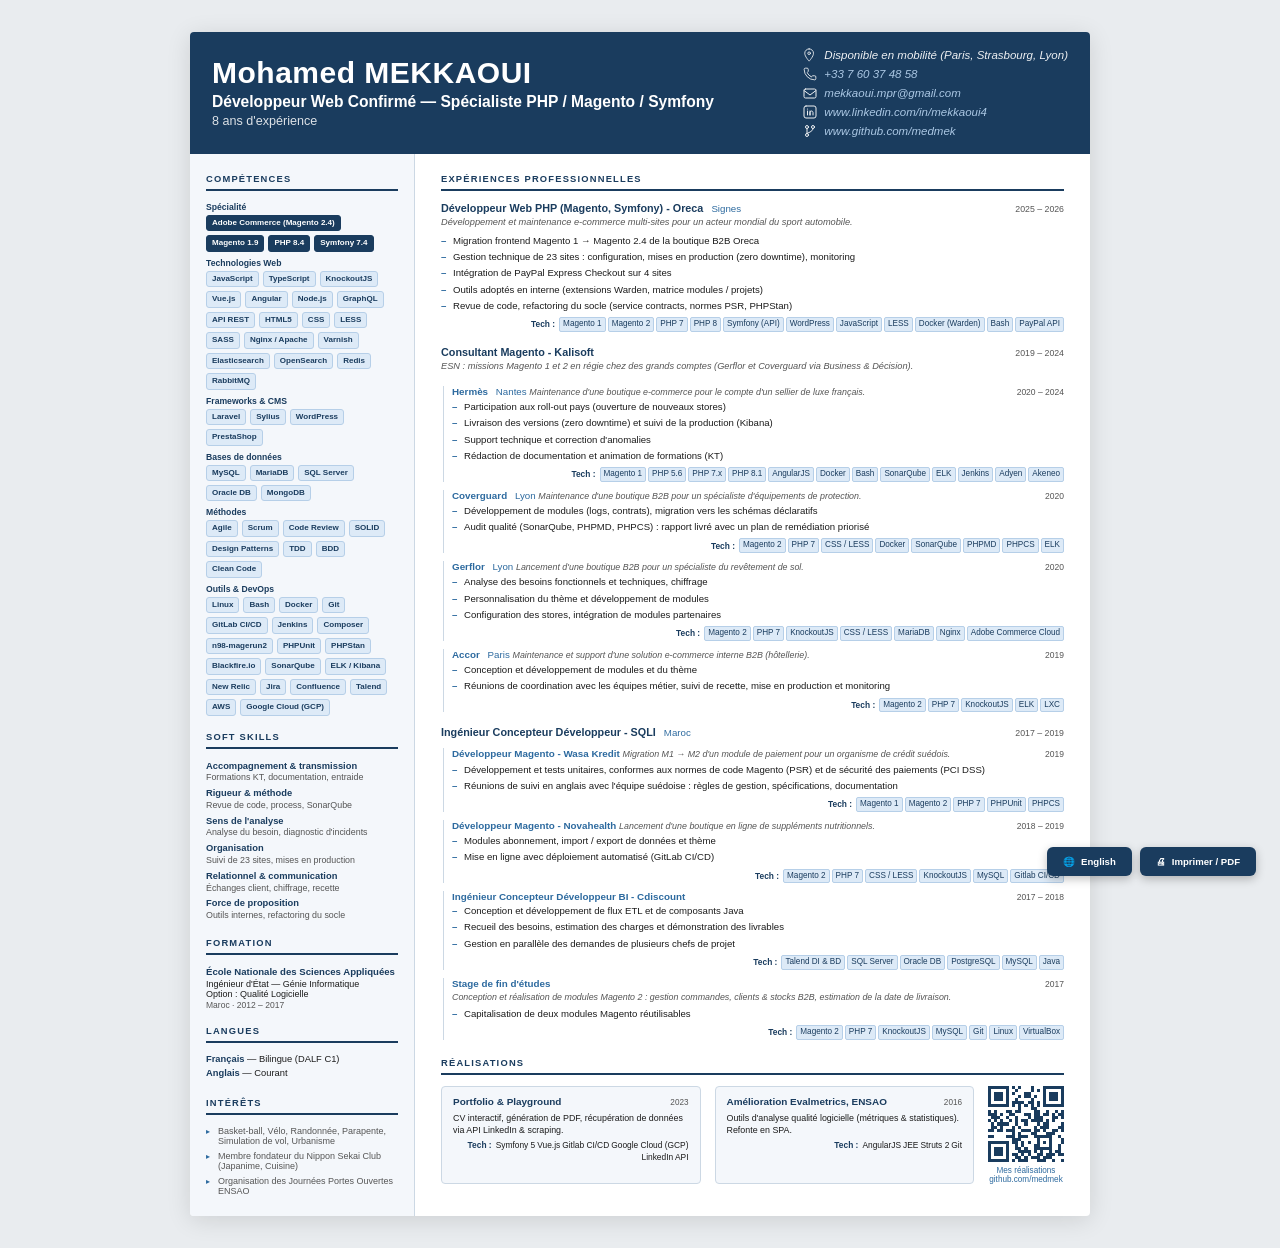
==== commit ee110008: "CV: Google Cloud becomes Google Cloud (GCP) Rebuild the FR and EN PDFs.  Co-Authored-By: Claude Opus" ====
--- a/index.html
+++ b/index.html
@@ -203,7 +203,7 @@
                             <span class="tag">Confluence</span>
                             <span class="tag">Talend</span>
                             <span class="tag">AWS</span>
-                            <span class="tag">Google Cloud</span>
+                            <span class="tag">Google Cloud (GCP)</span>
                         </div>
                     </div>
                 </div>
@@ -543,7 +543,7 @@
                             <span>Symfony 5</span>
                             <span>Vue.js</span>
                             <span>Gitlab CI/CD</span>
-                            <span>Google Cloud</span>
+                            <span>Google Cloud (GCP)</span>
                             <span>LinkedIn API</span>
                         </p>
                     </div>
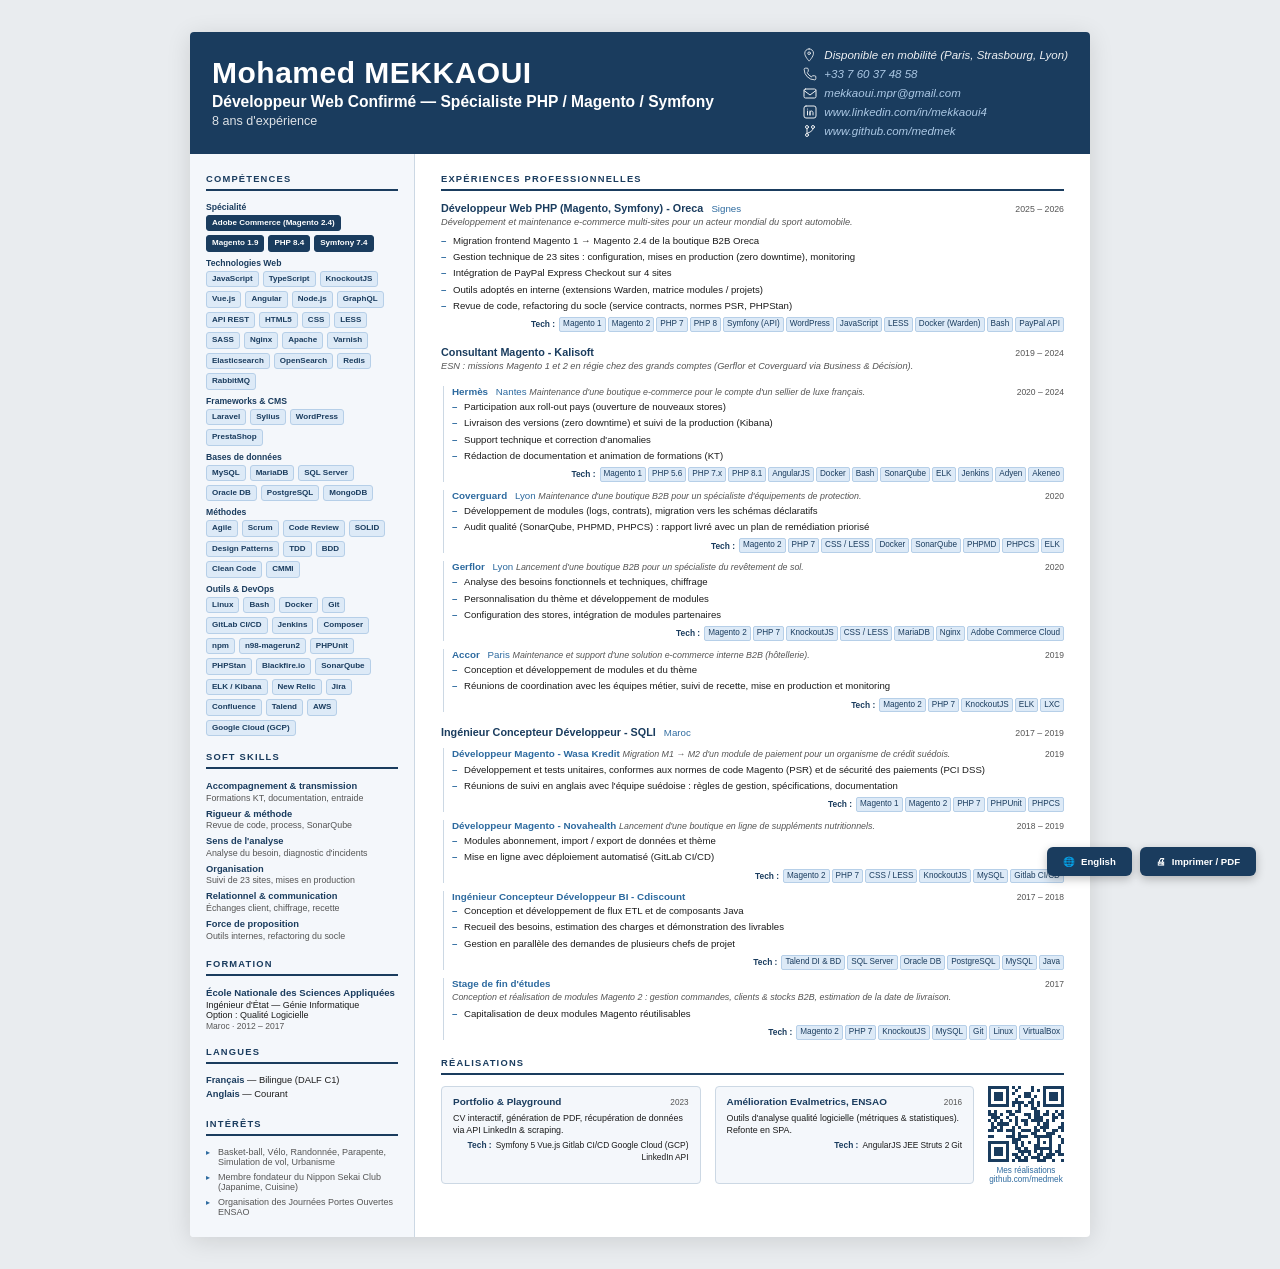
==== commit 1f9ae502: "CV: add npm, CMMI, PostgreSQL; split Nginx and Apache Rebuild the FR and EN PDFs.  Co-Authored-By: C" ====
--- a/index.html
+++ b/index.html
@@ -142,7 +142,8 @@
                             <span class="tag">CSS</span>
                             <span class="tag">LESS</span>
                             <span class="tag">SASS</span>
-                            <span class="tag">Nginx / Apache</span>
+                            <span class="tag">Nginx</span>
+                            <span class="tag">Apache</span>
                             <span class="tag">Varnish</span>
                             <span class="tag">Elasticsearch</span>
                             <span class="tag">OpenSearch</span>
@@ -166,6 +167,7 @@
                             <span class="tag">MariaDB</span>
                             <span class="tag">SQL Server</span>
                             <span class="tag">Oracle DB</span>
+                            <span class="tag">PostgreSQL</span>
                             <span class="tag">MongoDB</span>
                         </div>
                     </div>
@@ -180,6 +182,7 @@
                             <span class="tag">TDD</span>
                             <span class="tag">BDD</span>
                             <span class="tag">Clean Code</span>
+                            <span class="tag">CMMI</span>
                         </div>
                     </div>
                     <div>
@@ -192,6 +195,7 @@
                             <span class="tag">GitLab CI/CD</span>
                             <span class="tag">Jenkins</span>
                             <span class="tag">Composer</span>
+                            <span class="tag">npm</span>
                             <span class="tag">n98-magerun2</span>
                             <span class="tag">PHPUnit</span>
                             <span class="tag">PHPStan</span>
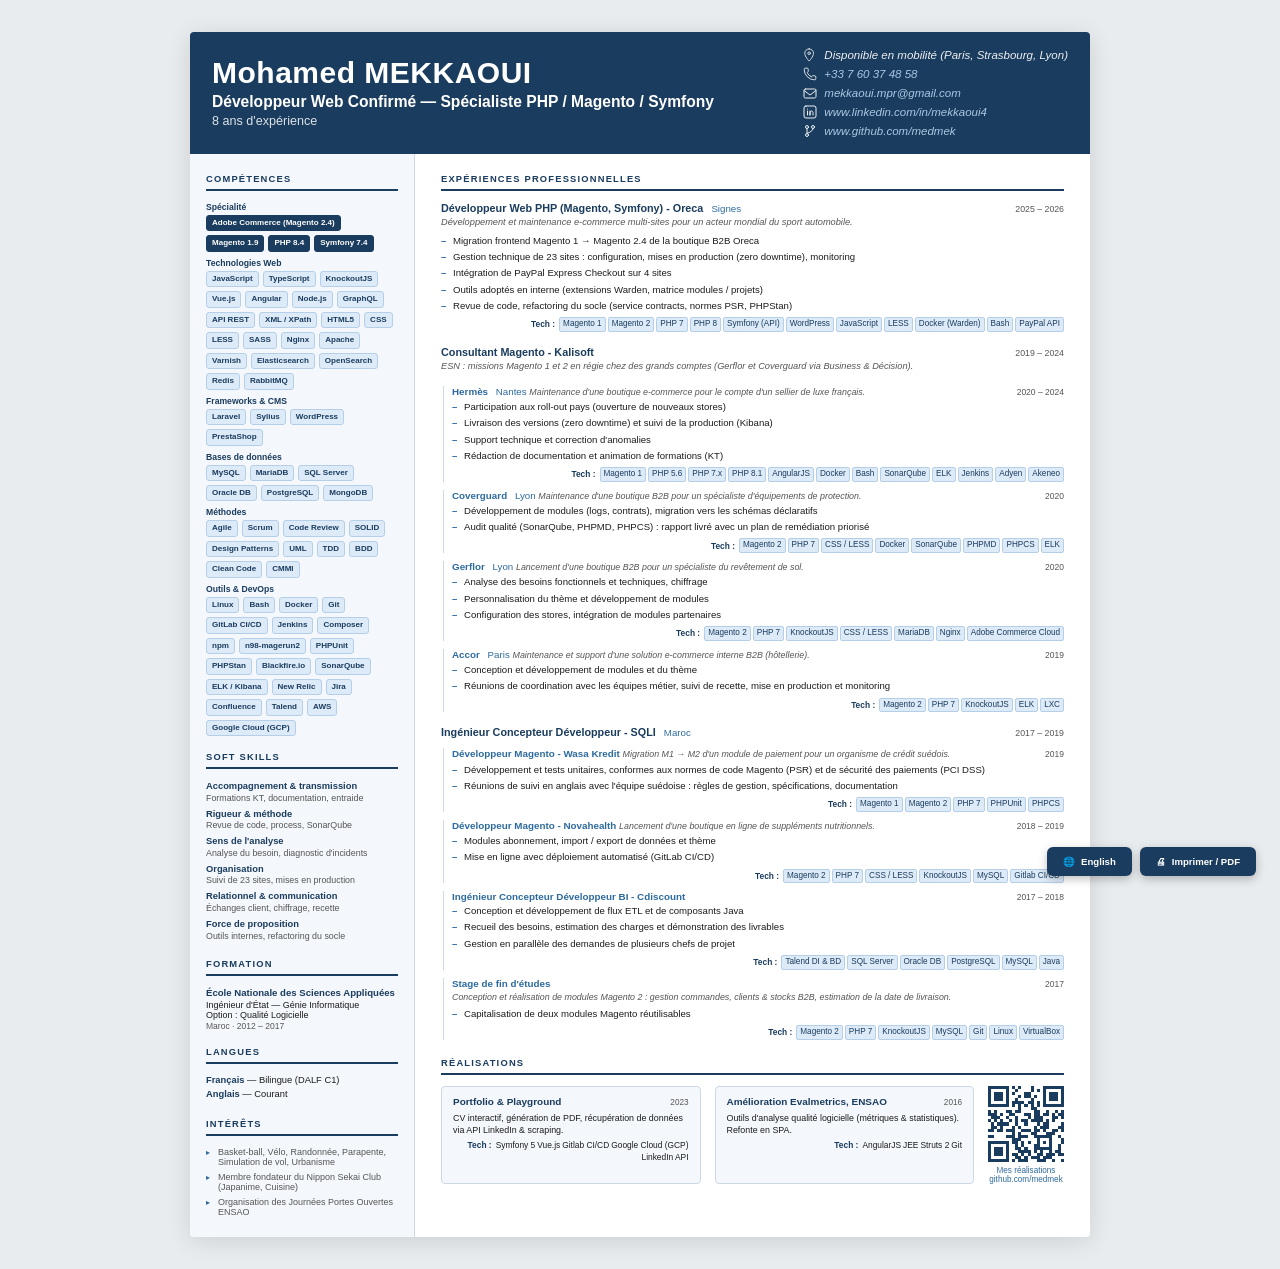
==== commit 541d1cfd: "CV: add UML and XML / XPath Rebuild the FR and EN PDFs.  Co-Authored-By: Claude Opus 5.5 <noreply@an" ====
--- a/index.html
+++ b/index.html
@@ -138,6 +138,7 @@
                             <span class="tag">Node.js</span>
                             <span class="tag">GraphQL</span>
                             <span class="tag"><span lang="fr">API REST</span><span lang="en">REST API</span></span>
+                            <span class="tag">XML / XPath</span>
                             <span class="tag">HTML5</span>
                             <span class="tag">CSS</span>
                             <span class="tag">LESS</span>
@@ -179,6 +180,7 @@
                             <span class="tag">Code Review</span>
                             <span class="tag">SOLID</span>
                             <span class="tag">Design Patterns</span>
+                            <span class="tag">UML</span>
                             <span class="tag">TDD</span>
                             <span class="tag">BDD</span>
                             <span class="tag">Clean Code</span>
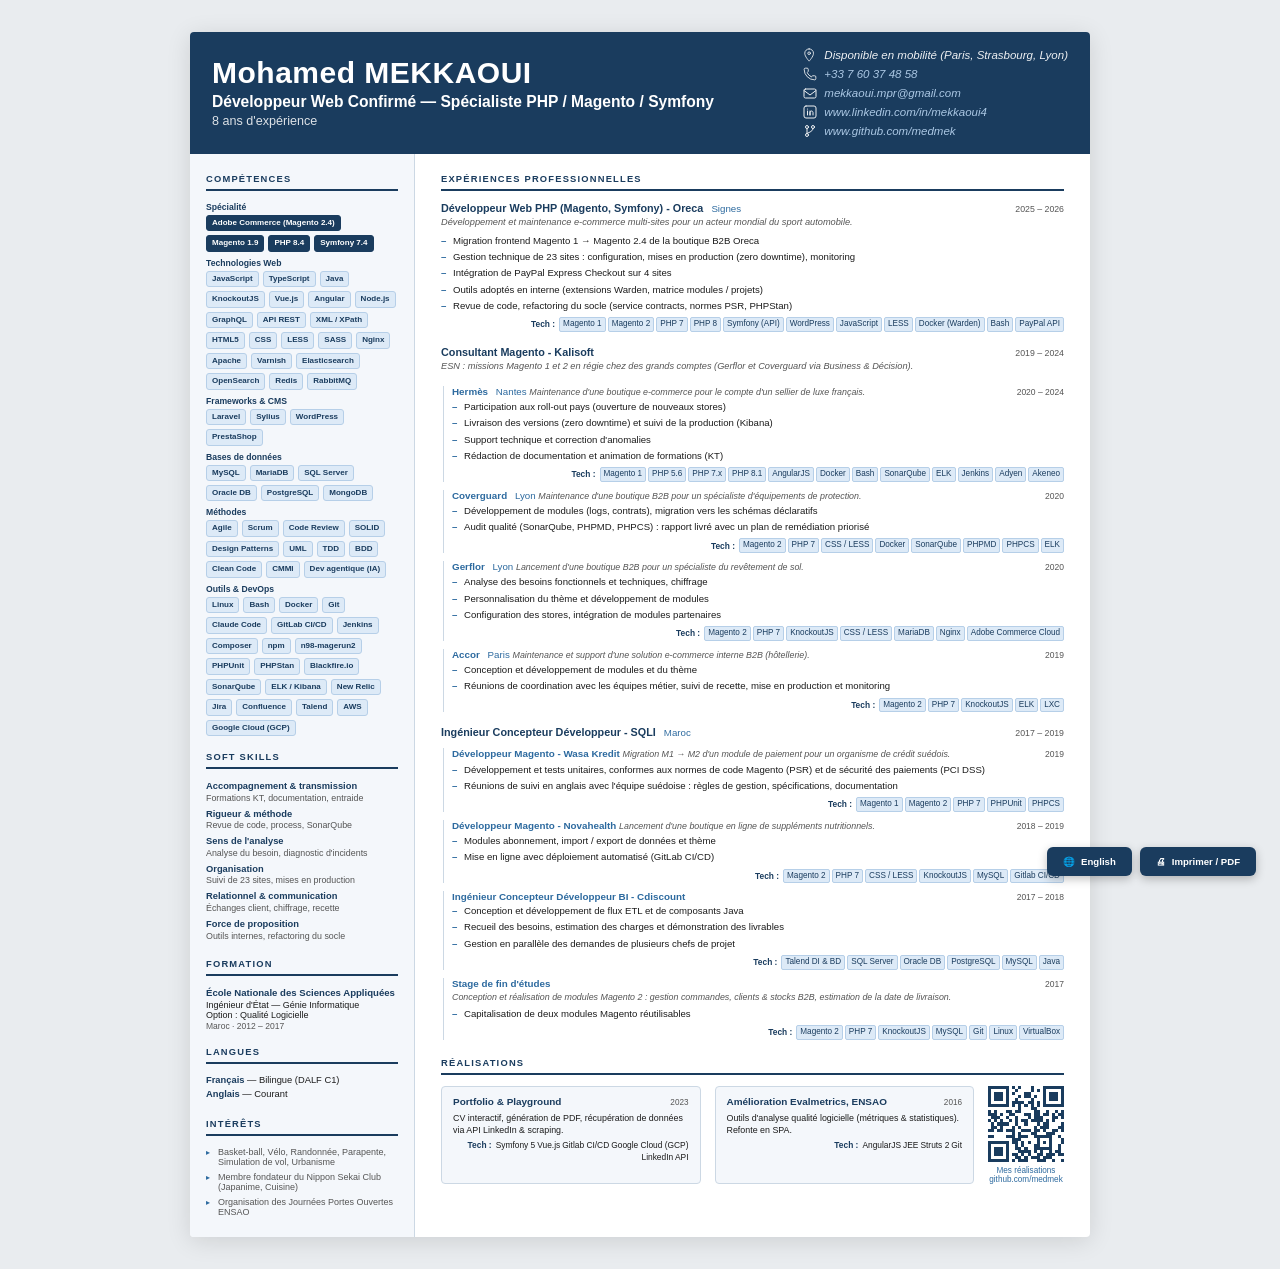
==== commit 9247d63b: "CV: add Java, agentic development (AI) and Claude Code Tighten sidebar spacing in print only so the " ====
--- a/index.html
+++ b/index.html
@@ -132,6 +132,7 @@
                         <div class="tag-list">
                             <span class="tag">JavaScript</span>
                             <span class="tag">TypeScript</span>
+                            <span class="tag">Java</span>
                             <span class="tag">KnockoutJS</span>
                             <span class="tag">Vue.js</span>
                             <span class="tag">Angular</span>
@@ -185,6 +186,7 @@
                             <span class="tag">BDD</span>
                             <span class="tag">Clean Code</span>
                             <span class="tag">CMMI</span>
+                            <span class="tag"><span lang="fr">Dev agentique (IA)</span><span lang="en">Agentic development (AI)</span></span>
                         </div>
                     </div>
                     <div>
@@ -194,6 +196,7 @@
                             <span class="tag">Bash</span>
                             <span class="tag">Docker</span>
                             <span class="tag">Git</span>
+                            <span class="tag">Claude Code</span>
                             <span class="tag">GitLab CI/CD</span>
                             <span class="tag">Jenkins</span>
                             <span class="tag">Composer</span>
--- a/cv.css
+++ b/cv.css
@@ -511,4 +511,7 @@
     .toolbar {
         display: none;
     }
-}
+
+    .sidebar { gap: 13px; }
+    .sidebar .tag { padding: 2px 4px; }
+}
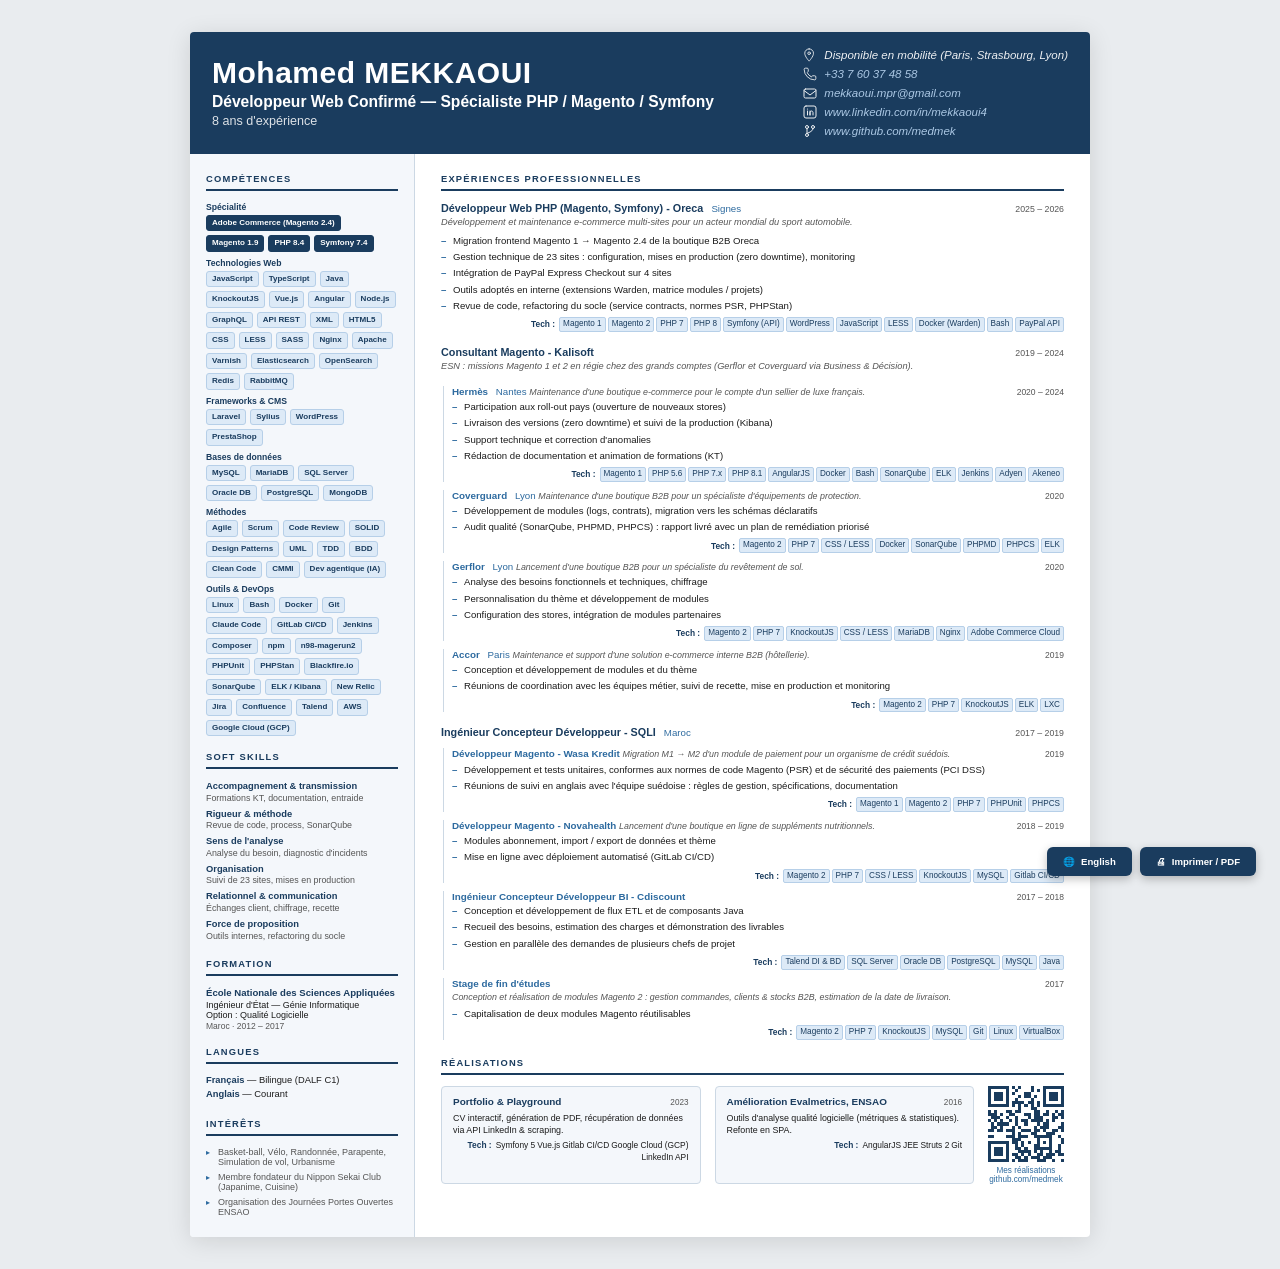
==== commit a8230208: "CV: XML / XPath becomes XML Co-Authored-By: Claude Opus 5.5 <noreply@anthropic.com> Claude-Session: " ====
--- a/index.html
+++ b/index.html
@@ -139,7 +139,7 @@
                             <span class="tag">Node.js</span>
                             <span class="tag">GraphQL</span>
                             <span class="tag"><span lang="fr">API REST</span><span lang="en">REST API</span></span>
-                            <span class="tag">XML / XPath</span>
+                            <span class="tag">XML</span>
                             <span class="tag">HTML5</span>
                             <span class="tag">CSS</span>
                             <span class="tag">LESS</span>
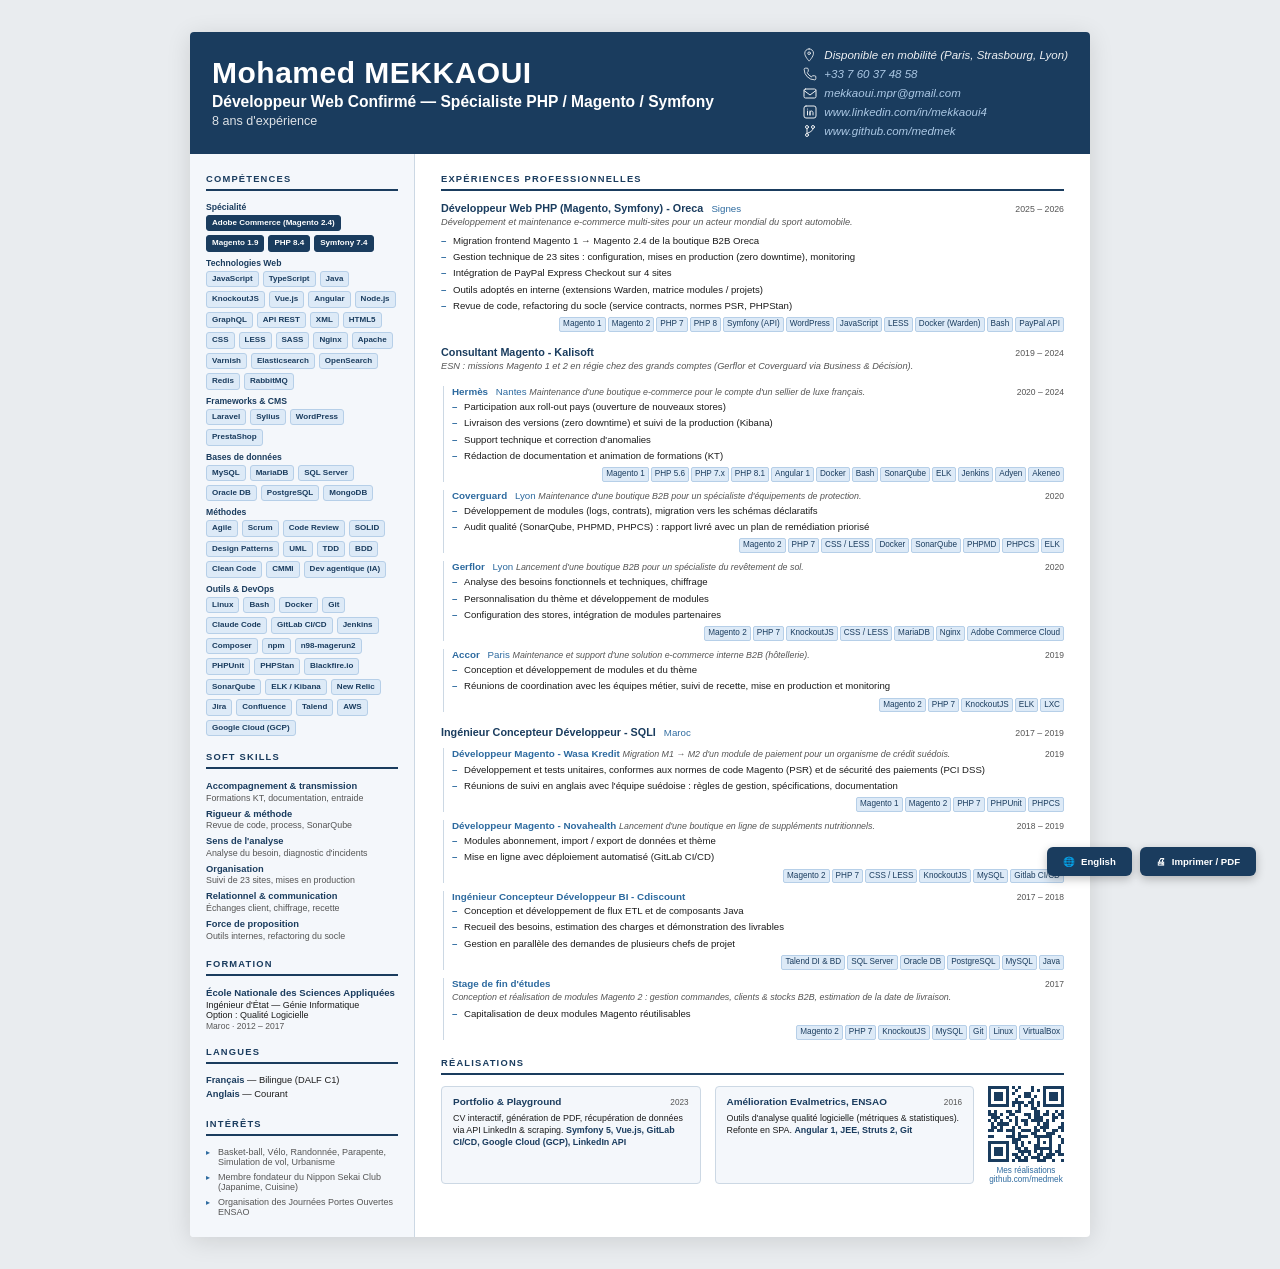
==== commit 56d78aa7: "CV: drop the Tech label, inline project tech, AngularJS becomes Angular 1 Rebuild the FR and EN PDFs" ====
--- a/index.html
+++ b/index.html
@@ -293,7 +293,6 @@
                         <li>Code review, core refactoring (service contracts, PSR standards, PHPStan)</li>
                     </ul>
                     <p class="tech-line">
-                        <span class="tech-label">Tech</span>
                         <span class="tag tag--inline">Magento 1</span>
                         <span class="tag tag--inline">Magento 2</span>
                         <span class="tag tag--inline">PHP 7</span>
@@ -336,12 +335,11 @@
                             <li>Documentation writing and knowledge transfer (KT) sessions</li>
                         </ul>
                         <p class="tech-line">
-                            <span class="tech-label">Tech</span>
                             <span class="tag tag--inline">Magento 1</span>
                             <span class="tag tag--inline">PHP 5.6</span>
                             <span class="tag tag--inline">PHP 7.x</span>
                             <span class="tag tag--inline">PHP 8.1</span>
-                            <span class="tag tag--inline">AngularJS</span>
+                            <span class="tag tag--inline">Angular 1</span>
                             <span class="tag tag--inline">Docker</span>
                             <span class="tag tag--inline">Bash</span>
                             <span class="tag tag--inline">SonarQube</span>
@@ -367,7 +365,6 @@
                             <li>Quality audit (SonarQube, PHPMD, PHPCS): report delivered with a prioritized remediation plan</li>
                         </ul>
                         <p class="tech-line">
-                            <span class="tech-label">Tech</span>
                             <span class="tag tag--inline">Magento 2</span>
                             <span class="tag tag--inline">PHP 7</span>
                             <span class="tag tag--inline">CSS / LESS</span>
@@ -396,7 +393,6 @@
                             <li>Store configuration, partner module integration</li>
                         </ul>
                         <p class="tech-line">
-                            <span class="tech-label">Tech</span>
                             <span class="tag tag--inline">Magento 2</span>
                             <span class="tag tag--inline">PHP 7</span>
                             <span class="tag tag--inline">KnockoutJS</span>
@@ -422,7 +418,6 @@
                             <li>Coordination meetings with business teams, acceptance testing, production release and monitoring</li>
                         </ul>
                         <p class="tech-line">
-                            <span class="tech-label">Tech</span>
                             <span class="tag tag--inline">Magento 2</span>
                             <span class="tag tag--inline">PHP 7</span>
                             <span class="tag tag--inline">KnockoutJS</span>
@@ -452,7 +447,6 @@
                             <li>Follow-up meetings in English with the Swedish team: business rules, technical specs, documentation</li>
                         </ul>
                         <p class="tech-line">
-                            <span class="tech-label">Tech</span>
                             <span class="tag tag--inline">Magento 1</span>
                             <span class="tag tag--inline">Magento 2</span>
                             <span class="tag tag--inline">PHP 7</span>
@@ -474,7 +468,6 @@
                             <li>Go-live with automated deployment (GitLab CI/CD)</li>
                         </ul>
                         <p class="tech-line">
-                            <span class="tech-label">Tech</span>
                             <span class="tag tag--inline">Magento 2</span>
                             <span class="tag tag--inline">PHP 7</span>
                             <span class="tag tag--inline">CSS / LESS</span>
@@ -499,7 +492,6 @@
                             <li>Handling requests from several project managers in parallel</li>
                         </ul>
                         <p class="tech-line">
-                            <span class="tech-label">Tech</span>
                             <span class="tag tag--inline">Talend DI &amp; BD</span>
                             <span class="tag tag--inline">SQL Server</span>
                             <span class="tag tag--inline">Oracle DB</span>
@@ -523,7 +515,6 @@
                             <li lang="en">Delivered two reusable Magento modules</li>
                         </ul>
                         <p class="tech-line">
-                            <span class="tech-label">Tech</span>
                             <span class="tag tag--inline">Magento 2</span>
                             <span class="tag tag--inline">PHP 7</span>
                             <span class="tag tag--inline">KnockoutJS</span>
@@ -544,17 +535,9 @@
                             <span class="entry__date project-year"><span lang="fr" title="~3 mois">2023</span><span lang="en" title="~3 months">2023</span></span>
                         </div>
                         <p class="project-desc" lang="fr">CV interactif, génération de PDF, récupération de données via API
-                            LinkedIn &amp; scraping.</p>
+                            LinkedIn &amp; scraping. <span class="project-tech">Symfony 5, Vue.js, GitLab CI/CD, Google Cloud (GCP), LinkedIn API</span></p>
                         <p class="project-desc" lang="en">Interactive CV, PDF generation, data retrieval via LinkedIn API
-                            &amp; scraping.</p>
-                        <p class="tech-line">
-                            <span class="tech-label">Tech</span>
-                            <span>Symfony 5</span>
-                            <span>Vue.js</span>
-                            <span>Gitlab CI/CD</span>
-                            <span>Google Cloud (GCP)</span>
-                            <span>LinkedIn API</span>
-                        </p>
+                            &amp; scraping. <span class="project-tech">Symfony 5, Vue.js, GitLab CI/CD, Google Cloud (GCP), LinkedIn API</span></p>
                     </div>
                     <div class="project-entry">
                         <div class="entry__header">
@@ -562,16 +545,9 @@
                             <span class="entry__date project-year"><span lang="fr" title="~6 mois">2016</span><span lang="en" title="~6 months">2016</span></span>
                         </div>
                         <p class="project-desc" lang="fr">Outils d'analyse qualité logicielle (métriques &amp; statistiques).
-                            Refonte en SPA.</p>
+                            Refonte en SPA. <span class="project-tech">Angular 1, <span title="Java Entreprise Edition">JEE</span>, Struts 2, Git</span></p>
                         <p class="project-desc" lang="en">Software quality analysis tools (metrics &amp; statistics).
-                            Rebuilt as an SPA.</p>
-                        <p class="tech-line">
-                            <span class="tech-label">Tech</span>
-                            <span>AngularJS</span>
-                            <span title="Java Entreprise Edition">JEE</span>
-                            <span>Struts 2</span>
-                            <span>Git</span>
-                        </p>
+                            Rebuilt as an SPA. <span class="project-tech">Angular 1, <span title="Java Entreprise Edition">JEE</span>, Struts 2, Git</span></p>
                     </div>
                     <a class="qr-entry" href="https://github.com/medmek" rel="noopener" target="_blank">
                         <svg class="qr" role="img" aria-label="QR code: github.com/medmek" xmlns="http://www.w3.org/2000/svg" viewBox="0 0 25 25"><path stroke="#1a3c5e" d="M0 0.5h7m1 0h1m1 0h1m3 0h1m3 0h7m-25 1h1m5 0h1m2 0h1m4 0h1m1 0h1m1 0h1m5 0h1m-25 1h1m1 0h3m1 0h1m1 0h1m3 0h2m4 0h1m1 0h3m1 0h1m-25 1h1m1 0h3m1 0h1m3 0h1m1 0h2m1 0h1m2 0h1m1 0h3m1 0h1m-25 1h1m1 0h3m1 0h1m2 0h1m4 0h1m3 0h1m1 0h3m1 0h1m-25 1h1m5 0h1m1 0h4m1 0h2m1 0h1m1 0h1m5 0h1m-25 1h7m1 0h1m1 0h1m1 0h1m1 0h1m1 0h1m1 0h7m-15 1h1m3 0h2m-16 1h1m1 0h1m3 0h2m1 0h2m4 0h2m2 0h1m2 0h1m1 0h1m-25 1h3m1 0h1m2 0h2m3 0h2m1 0h2m1 0h2m1 0h1m1 0h2m-24 1h3m2 0h1m2 0h1m3 0h1m1 0h3m3 0h2m1 0h1m-25 1h1m1 0h1m1 0h1m2 0h1m1 0h1m1 0h2m1 0h4m1 0h1m1 0h1m-21 1h1m1 0h4m2 0h1m2 0h1m3 0h1m1 0h2m4 0h1m-24 1h2m1 0h1m3 0h1m1 0h1m4 0h1m1 0h3m3 0h2m-25 1h2m1 0h2m1 0h3m2 0h3m1 0h2m1 0h1m2 0h2m1 0h1m-17 1h1m1 0h1m3 0h2m3 0h3m-22 1h2m4 0h3m1 0h3m2 0h6m2 0h1m-16 1h3m5 0h1m3 0h1m3 0h1m-25 1h7m1 0h2m1 0h1m1 0h1m2 0h1m1 0h1m1 0h1m3 0h1m-25 1h1m5 0h1m2 0h1m1 0h1m3 0h2m3 0h1m2 0h1m-24 1h1m1 0h3m1 0h1m2 0h2m1 0h1m2 0h6m2 0h1m-24 1h1m1 0h3m1 0h1m3 0h4m1 0h1m1 0h1m2 0h1m1 0h2m-24 1h1m1 0h3m1 0h1m1 0h2m1 0h1m1 0h1m2 0h2m1 0h3m1 0h2m-25 1h1m5 0h1m2 0h2m1 0h1m1 0h3m1 0h3m-21 1h7m1 0h1m1 0h3m3 0h3m2 0h1m2 0h1"/></svg>
--- a/cv.css
+++ b/cv.css
@@ -380,11 +380,6 @@
     gap: 2px;
 }
 
-.tech-line .tech-label {
-    font-weight: 700;
-    color: var(--accent);
-    margin-right: 2px;
-}
 
 [title] {
     cursor: help;
@@ -423,18 +418,15 @@
     line-height: 1.38;
 }
 
+.project-tech {
+    font-weight: 600;
+    color: var(--accent);
+}
+
 /* i18n: FR is the default; ?lang=en or the toggle switches <html lang> */
 :root[lang="fr"] [lang="en"],
 :root[lang="en"] [lang="fr"] {
     display: none !important;
-}
-
-:root[lang="fr"] .tech-label::after {
-    content: ' :';
-}
-
-:root[lang="en"] .tech-label::after {
-    content: ':';
 }
 
 .toolbar {
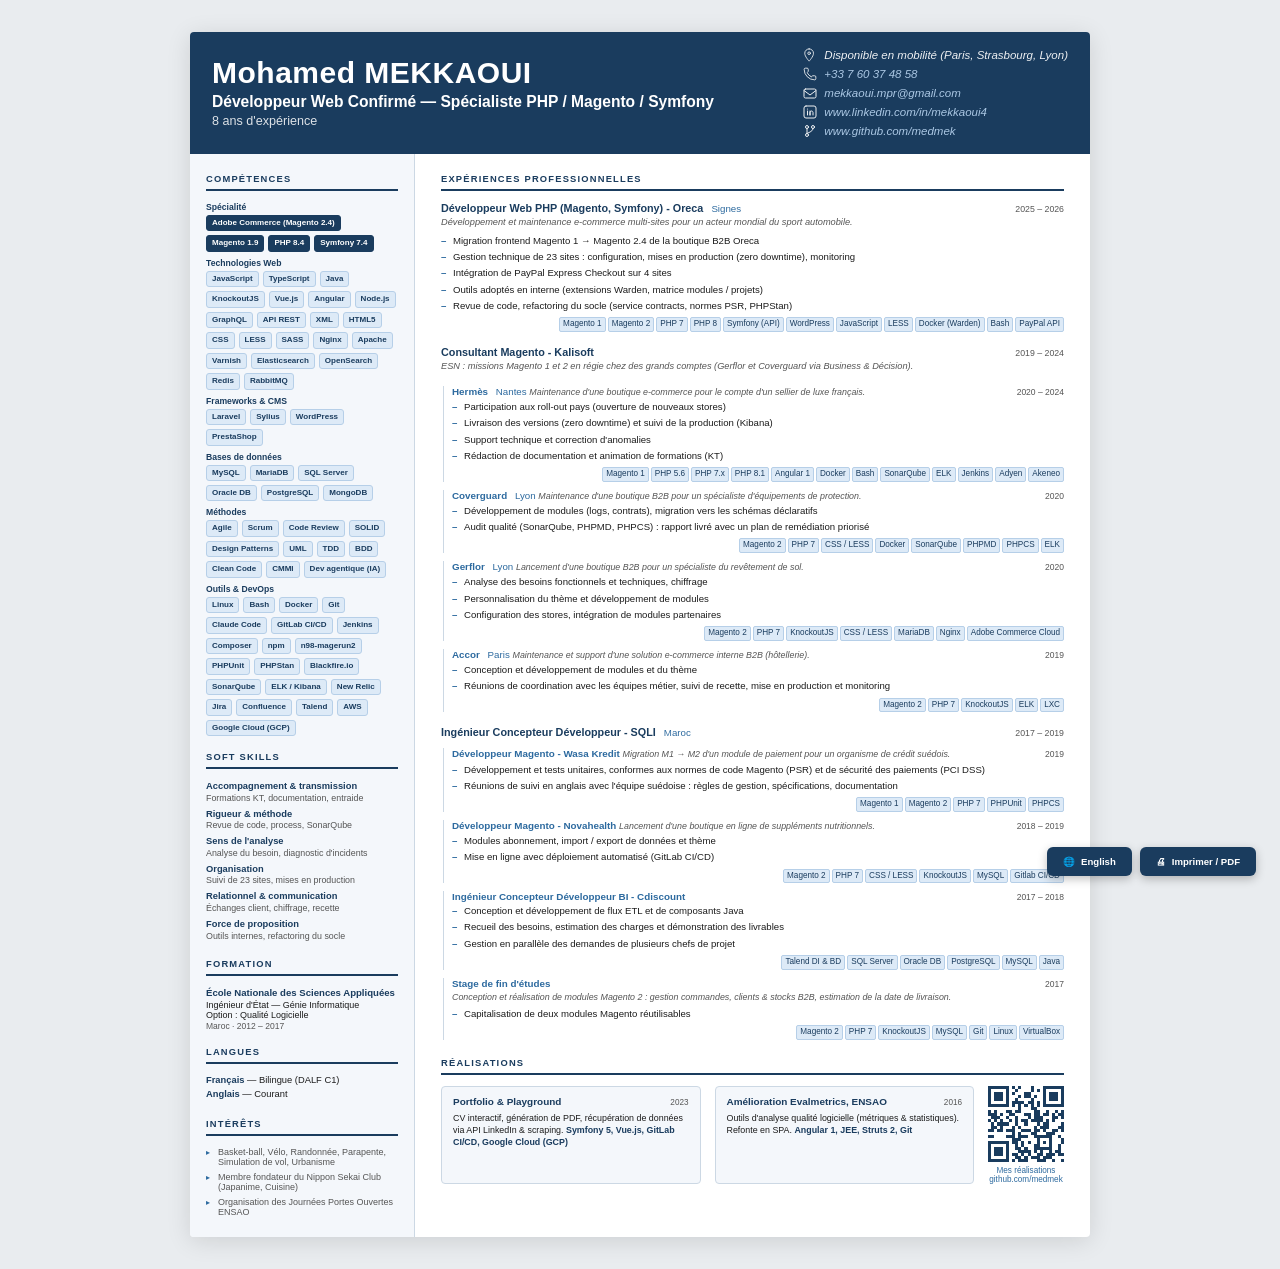
==== commit f53b67e6: "CV: drop the LinkedIn API tag from the Portfolio project Co-Authored-By: Claude Opus 5.5 <noreply@an" ====
--- a/index.html
+++ b/index.html
@@ -535,9 +535,9 @@
                             <span class="entry__date project-year"><span lang="fr" title="~3 mois">2023</span><span lang="en" title="~3 months">2023</span></span>
                         </div>
                         <p class="project-desc" lang="fr">CV interactif, génération de PDF, récupération de données via API
-                            LinkedIn &amp; scraping. <span class="project-tech">Symfony 5, Vue.js, GitLab CI/CD, Google Cloud (GCP), LinkedIn API</span></p>
+                            LinkedIn &amp; scraping. <span class="project-tech">Symfony 5, Vue.js, GitLab CI/CD, Google Cloud (GCP)</span></p>
                         <p class="project-desc" lang="en">Interactive CV, PDF generation, data retrieval via LinkedIn API
-                            &amp; scraping. <span class="project-tech">Symfony 5, Vue.js, GitLab CI/CD, Google Cloud (GCP), LinkedIn API</span></p>
+                            &amp; scraping. <span class="project-tech">Symfony 5, Vue.js, GitLab CI/CD, Google Cloud (GCP)</span></p>
                     </div>
                     <div class="project-entry">
                         <div class="entry__header">
